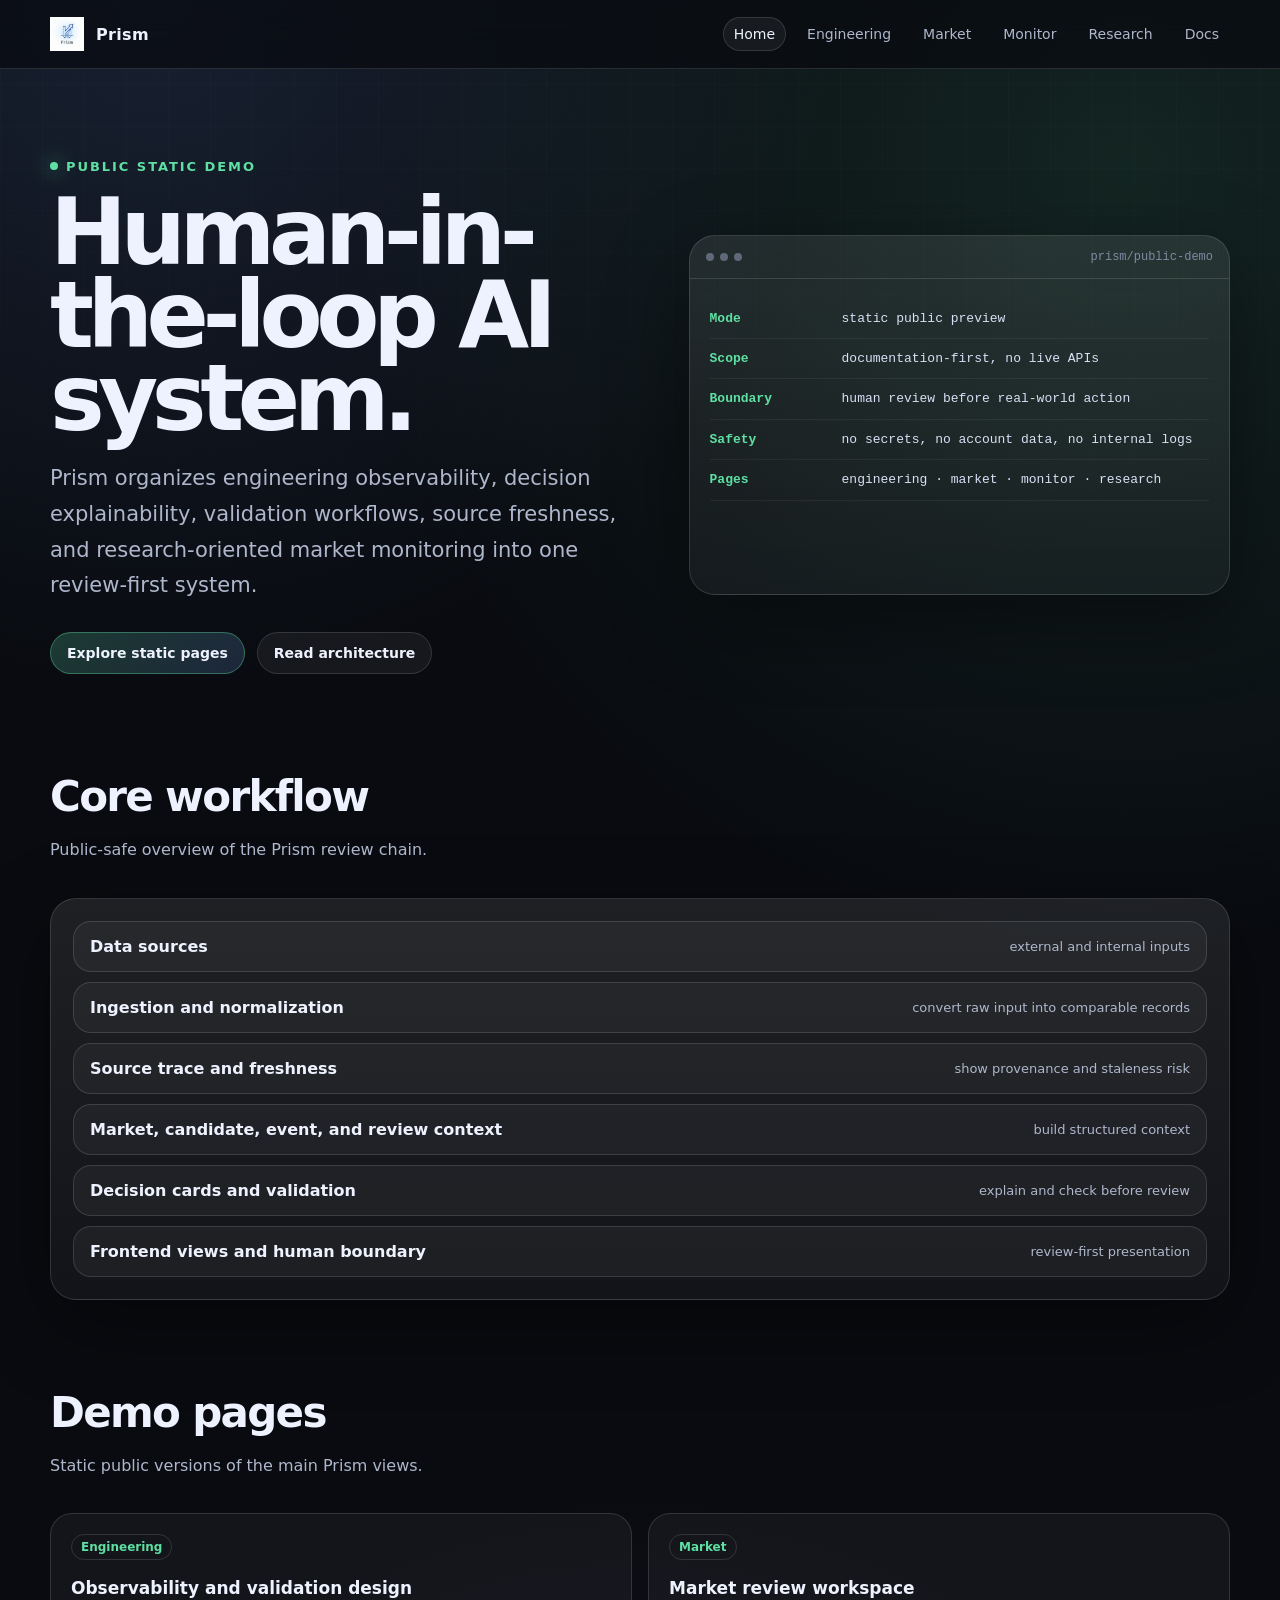
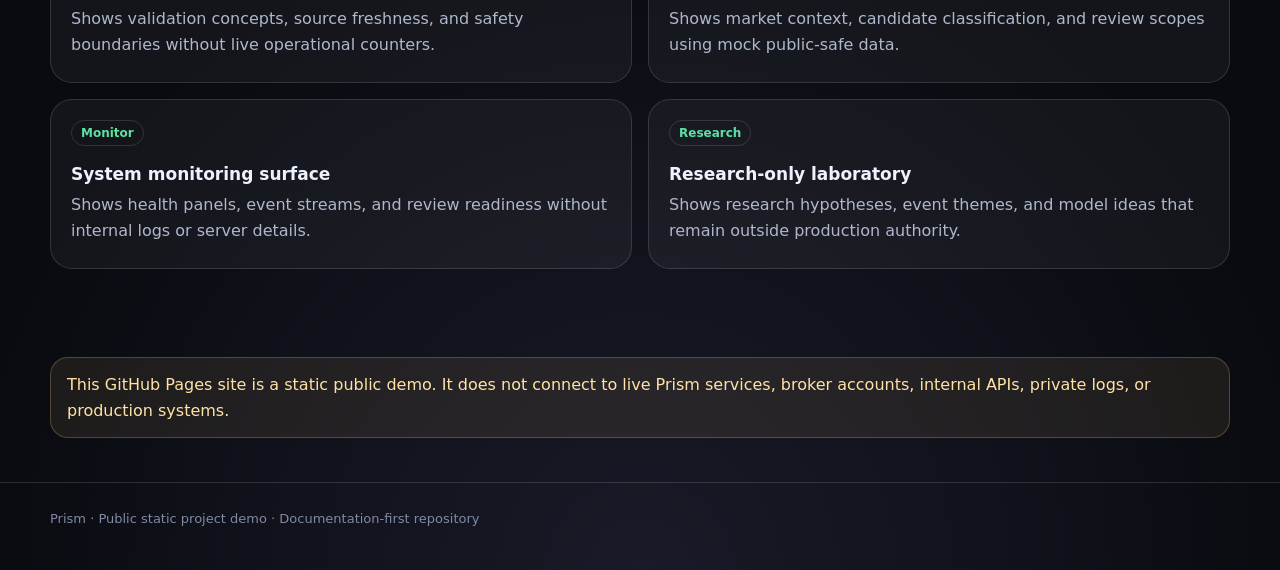
==== docs/site/index.html @ 3e902b7e "Move GitHub Pages demo home into docs/site" ====
<!doctype html>
<html lang="en">
<head>
  <meta charset="utf-8" />
  <meta name="viewport" content="width=device-width, initial-scale=1" />
  <title>Prism · Human-in-the-loop AI System</title>
  <meta name="description" content="Prism public demo: engineering observability, decision explainability, validation workflows, and research-oriented market monitoring." />
  <link rel="stylesheet" href="assets/prism-pages.css" />
</head>
<body>
  <nav class="nav">
    <div class="wrap nav-inner">
      <a class="brand" href="index.html"><img src="../../Logo/prism-logo-light.png" alt="Prism" />Prism</a>
      <div class="links">
        <a class="active" href="index.html">Home</a>
        <a href="engineering.html">Engineering</a>
        <a href="market.html">Market</a>
        <a href="monitor.html">Monitor</a>
        <a href="research.html">Research</a>
        <a href="../../README.md">Docs</a>
      </div>
    </div>
  </nav>

  <main>
    <section class="hero">
      <div class="wrap hero-grid">
        <div>
          <div class="kicker">Public static demo</div>
          <h1>Human-in-the-loop AI system.</h1>
          <p class="lead">Prism organizes engineering observability, decision explainability, validation workflows, source freshness, and research-oriented market monitoring into one review-first system.</p>
          <div class="actions">
            <a class="btn primary" href="engineering.html">Explore static pages</a>
            <a class="btn" href="../architecture.md">Read architecture</a>
          </div>
        </div>
        <div class="card terminal">
          <div class="terminal-head"><div class="dots"><span></span><span></span><span></span></div><span>prism/public-demo</span></div>
          <div class="terminal-body">
            <div class="line"><b>Mode</b><span>static public preview</span></div>
            <div class="line"><b>Scope</b><span>documentation-first, no live APIs</span></div>
            <div class="line"><b>Boundary</b><span>human review before real-world action</span></div>
            <div class="line"><b>Safety</b><span>no secrets, no account data, no internal logs</span></div>
            <div class="line"><b>Pages</b><span>engineering · market · monitor · research</span></div>
          </div>
        </div>
      </div>
    </section>

    <section class="section">
      <div class="wrap">
        <div class="section-head">
          <div><h2>Core workflow</h2><p>Public-safe overview of the Prism review chain.</p></div>
        </div>
        <div class="flow card pad">
          <div class="step"><strong>Data sources</strong><span>external and internal inputs</span></div>
          <div class="step"><strong>Ingestion and normalization</strong><span>convert raw input into comparable records</span></div>
          <div class="step"><strong>Source trace and freshness</strong><span>show provenance and staleness risk</span></div>
          <div class="step"><strong>Market, candidate, event, and review context</strong><span>build structured context</span></div>
          <div class="step"><strong>Decision cards and validation</strong><span>explain and check before review</span></div>
          <div class="step"><strong>Frontend views and human boundary</strong><span>review-first presentation</span></div>
        </div>
      </div>
    </section>

    <section class="section">
      <div class="wrap">
        <div class="section-head"><div><h2>Demo pages</h2><p>Static public versions of the main Prism views.</p></div></div>
        <div class="grid-2">
          <a class="module" href="engineering.html"><span class="tag">Engineering</span><h3>Observability and validation design</h3><p>Shows validation concepts, source freshness, and safety boundaries without live operational counters.</p></a>
          <a class="module" href="market.html"><span class="tag">Market</span><h3>Market review workspace</h3><p>Shows market context, candidate classification, and review scopes using mock public-safe data.</p></a>
          <a class="module" href="monitor.html"><span class="tag">Monitor</span><h3>System monitoring surface</h3><p>Shows health panels, event streams, and review readiness without internal logs or server details.</p></a>
          <a class="module" href="research.html"><span class="tag">Research</span><h3>Research-only laboratory</h3><p>Shows research hypotheses, event themes, and model ideas that remain outside production authority.</p></a>
        </div>
      </div>
    </section>

    <section class="section"><div class="wrap"><div class="notice">This GitHub Pages site is a static public demo. It does not connect to live Prism services, broker accounts, internal APIs, private logs, or production systems.</div></div></section>
  </main>

  <footer class="footer"><div class="wrap">Prism · Public static project demo · Documentation-first repository</div></footer>
</body>
</html>
---- docs/site/assets/prism-pages.css ----
:root{--bg:#090b10;--panel:rgba(255,255,255,.055);--panel2:rgba(255,255,255,.085);--line:rgba(255,255,255,.13);--text:#eef2ff;--muted:#aeb7cc;--soft:#7f8aa3;--green:#5ee0a3;--blue:#74a7ff;--purple:#b39cff;--amber:#ffd27a;--shadow:0 24px 80px rgba(0,0,0,.42);color-scheme:dark}*{box-sizing:border-box}html{scroll-behavior:smooth}body{margin:0;font-family:Inter,ui-sans-serif,system-ui,-apple-system,BlinkMacSystemFont,"Segoe UI",sans-serif;color:var(--text);background:radial-gradient(circle at 12% 0%,rgba(116,167,255,.14),transparent 28%),radial-gradient(circle at 88% 8%,rgba(94,224,163,.12),transparent 34%),radial-gradient(circle at 50% 100%,rgba(179,156,255,.10),transparent 30%),var(--bg);min-height:100vh}body:before{content:"";position:fixed;inset:0;pointer-events:none;background-image:linear-gradient(rgba(255,255,255,.025) 1px,transparent 1px),linear-gradient(90deg,rgba(255,255,255,.025) 1px,transparent 1px);background-size:42px 42px;mask-image:linear-gradient(to bottom,rgba(0,0,0,.75),transparent 82%)}a{color:inherit;text-decoration:none}.wrap{width:min(1180px,calc(100% - 36px));margin:0 auto}.nav{position:sticky;top:0;z-index:20;backdrop-filter:blur(18px);background:rgba(9,11,16,.72);border-bottom:1px solid var(--line)}.nav-inner{display:flex;align-items:center;justify-content:space-between;min-height:68px;gap:18px}.brand{display:flex;align-items:center;gap:12px;font-weight:760;letter-spacing:.02em}.brand img{width:34px;height:34px;object-fit:contain}.links{display:flex;flex-wrap:wrap;justify-content:flex-end;gap:10px;color:var(--muted);font-size:14px}.links a{padding:8px 10px;border:1px solid transparent;border-radius:999px}.links a:hover,.links a.active{border-color:var(--line);background:var(--panel);color:var(--text)}.hero{padding:86px 0 54px}.hero-grid{display:grid;grid-template-columns:minmax(0,1.06fr) minmax(320px,.94fr);gap:28px;align-items:center}.kicker{display:inline-flex;gap:8px;align-items:center;color:var(--green);font-size:13px;text-transform:uppercase;letter-spacing:.15em;font-weight:720}.kicker:before{content:"";width:8px;height:8px;border-radius:50%;background:var(--green);box-shadow:0 0 20px rgba(94,224,163,.9)}h1{font-size:clamp(44px,8vw,92px);line-height:.9;margin:18px 0;letter-spacing:-.07em}h2{font-size:clamp(26px,4vw,42px);margin:0 0 12px;letter-spacing:-.04em}h3{margin:0 0 8px;font-size:17px}.lead{max-width:760px;color:var(--muted);font-size:clamp(17px,2vw,21px);line-height:1.7}.actions{display:flex;flex-wrap:wrap;gap:12px;margin-top:28px}.btn{display:inline-flex;align-items:center;border-radius:999px;border:1px solid var(--line);padding:12px 16px;background:var(--panel);font-weight:650;font-size:14px}.btn.primary{background:linear-gradient(135deg,rgba(94,224,163,.22),rgba(116,167,255,.18));border-color:rgba(94,224,163,.38)}.card{border:1px solid var(--line);background:linear-gradient(180deg,var(--panel2),rgba(255,255,255,.04));border-radius:26px;box-shadow:var(--shadow);overflow:hidden}.card.pad{padding:22px}.terminal{min-height:360px}.terminal-head{display:flex;align-items:center;justify-content:space-between;padding:14px 16px;border-bottom:1px solid var(--line);color:var(--soft);font:12px ui-monospace,SFMono-Regular,Menlo,monospace}.dots{display:flex;gap:6px}.dots span{width:8px;height:8px;border-radius:50%;background:var(--soft);opacity:.65}.terminal-body{padding:20px;font:13px/1.8 ui-monospace,SFMono-Regular,Menlo,monospace;color:#d8e0f5}.line{display:flex;gap:12px;border-bottom:1px solid rgba(255,255,255,.055);padding:8px 0}.line b{color:var(--green);min-width:120px}.section{padding:44px 0}.section-head{display:flex;align-items:end;justify-content:space-between;gap:18px;margin-bottom:18px}.section-head p,.muted{color:var(--muted);line-height:1.65}.grid-3{display:grid;grid-template-columns:repeat(3,minmax(0,1fr));gap:16px}.grid-2{display:grid;grid-template-columns:repeat(2,minmax(0,1fr));gap:16px}.module{min-height:170px;padding:20px;border-radius:22px;border:1px solid var(--line);background:rgba(255,255,255,.045)}.module .tag{display:inline-flex;margin-bottom:18px;padding:5px 9px;border-radius:999px;border:1px solid var(--line);color:var(--green);font-size:12px;font-weight:700}.module p{color:var(--muted);line-height:1.65;margin:0}.flow{display:grid;gap:10px}.step{display:flex;align-items:center;justify-content:space-between;gap:12px;padding:15px 16px;border:1px solid var(--line);border-radius:18px;background:rgba(255,255,255,.045)}.step span{color:var(--muted);font-size:13px}.panel-list{display:grid;gap:12px}.panel-row{display:grid;grid-template-columns:150px 1fr auto;gap:14px;align-items:center;padding:14px;border-radius:18px;border:1px solid var(--line);background:rgba(255,255,255,.045)}.pill{display:inline-flex;padding:5px 9px;border:1px solid var(--line);border-radius:999px;font-size:12px;color:var(--muted)}.status-ok{color:var(--green)}.status-warn{color:var(--amber)}.status-info{color:var(--blue)}.footer{border-top:1px solid var(--line);padding:28px 0 44px;color:var(--soft);font-size:13px}.notice{border:1px solid rgba(255,210,122,.24);background:rgba(255,210,122,.08);color:#ffe2a6;border-radius:18px;padding:14px 16px;line-height:1.6}@media(max-width:860px){.hero{padding-top:52px}.hero-grid,.grid-2,.grid-3{grid-template-columns:1fr}.section-head{display:block}.panel-row{grid-template-columns:1fr}.links{gap:2px;font-size:13px}.nav-inner{align-items:flex-start;flex-direction:column;padding:14px 0}}
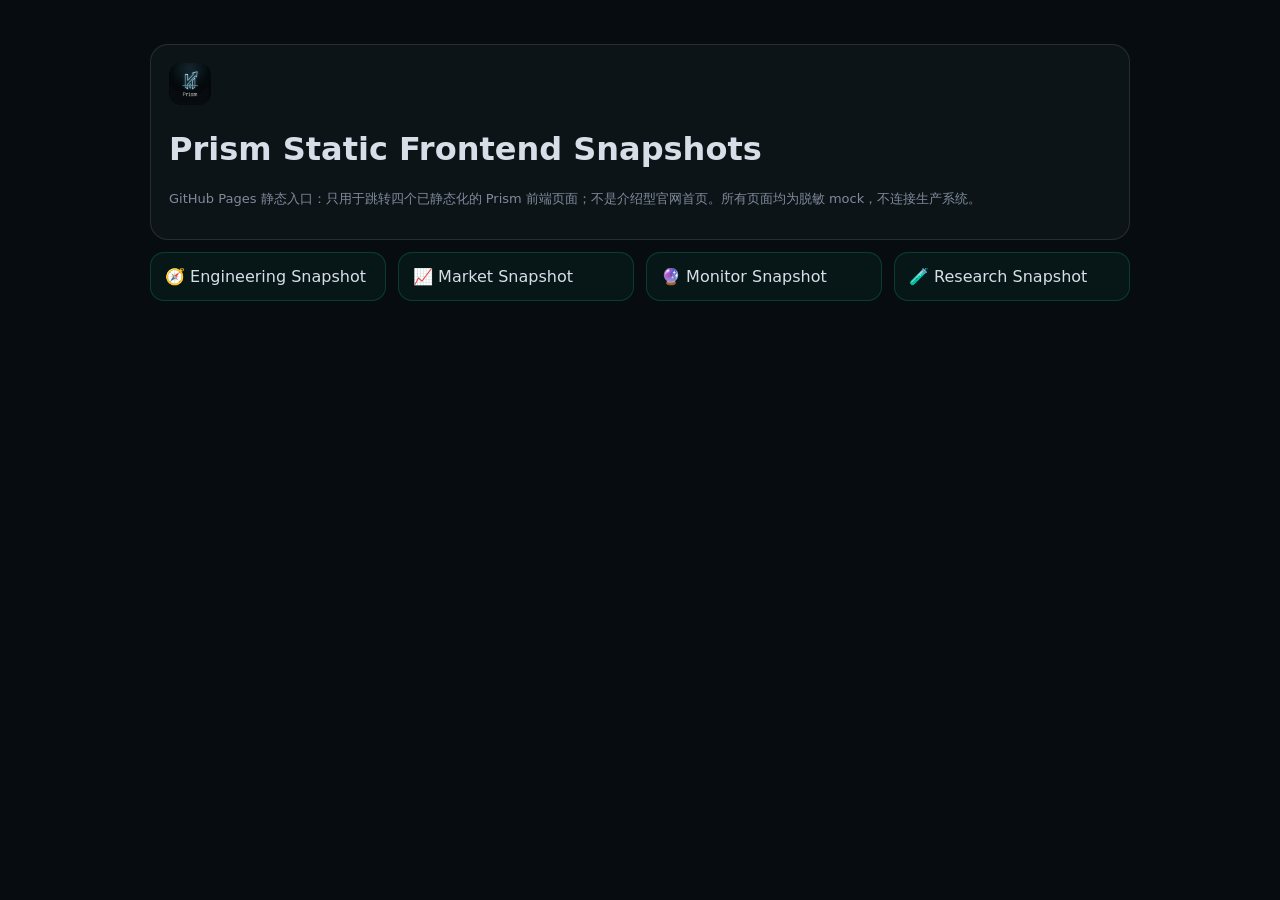
==== commit 3d0cb81c: "Organize docs and replace Pages demo with frontend snapshots" ====
--- a/docs/site/index.html
+++ b/docs/site/index.html
@@ -1,83 +1 @@
-<!doctype html>
-<html lang="en">
-<head>
-  <meta charset="utf-8" />
-  <meta name="viewport" content="width=device-width, initial-scale=1" />
-  <title>Prism · Human-in-the-loop AI System</title>
-  <meta name="description" content="Prism public demo: engineering observability, decision explainability, validation workflows, and research-oriented market monitoring." />
-  <link rel="stylesheet" href="assets/prism-pages.css" />
-</head>
-<body>
-  <nav class="nav">
-    <div class="wrap nav-inner">
-      <a class="brand" href="index.html"><img src="../../Logo/prism-logo-light.png" alt="Prism" />Prism</a>
-      <div class="links">
-        <a class="active" href="index.html">Home</a>
-        <a href="engineering.html">Engineering</a>
-        <a href="market.html">Market</a>
-        <a href="monitor.html">Monitor</a>
-        <a href="research.html">Research</a>
-        <a href="../../README.md">Docs</a>
-      </div>
-    </div>
-  </nav>
-
-  <main>
-    <section class="hero">
-      <div class="wrap hero-grid">
-        <div>
-          <div class="kicker">Public static demo</div>
-          <h1>Human-in-the-loop AI system.</h1>
-          <p class="lead">Prism organizes engineering observability, decision explainability, validation workflows, source freshness, and research-oriented market monitoring into one review-first system.</p>
-          <div class="actions">
-            <a class="btn primary" href="engineering.html">Explore static pages</a>
-            <a class="btn" href="../architecture.md">Read architecture</a>
-          </div>
-        </div>
-        <div class="card terminal">
-          <div class="terminal-head"><div class="dots"><span></span><span></span><span></span></div><span>prism/public-demo</span></div>
-          <div class="terminal-body">
-            <div class="line"><b>Mode</b><span>static public preview</span></div>
-            <div class="line"><b>Scope</b><span>documentation-first, no live APIs</span></div>
-            <div class="line"><b>Boundary</b><span>human review before real-world action</span></div>
-            <div class="line"><b>Safety</b><span>no secrets, no account data, no internal logs</span></div>
-            <div class="line"><b>Pages</b><span>engineering · market · monitor · research</span></div>
-          </div>
-        </div>
-      </div>
-    </section>
-
-    <section class="section">
-      <div class="wrap">
-        <div class="section-head">
-          <div><h2>Core workflow</h2><p>Public-safe overview of the Prism review chain.</p></div>
-        </div>
-        <div class="flow card pad">
-          <div class="step"><strong>Data sources</strong><span>external and internal inputs</span></div>
-          <div class="step"><strong>Ingestion and normalization</strong><span>convert raw input into comparable records</span></div>
-          <div class="step"><strong>Source trace and freshness</strong><span>show provenance and staleness risk</span></div>
-          <div class="step"><strong>Market, candidate, event, and review context</strong><span>build structured context</span></div>
-          <div class="step"><strong>Decision cards and validation</strong><span>explain and check before review</span></div>
-          <div class="step"><strong>Frontend views and human boundary</strong><span>review-first presentation</span></div>
-        </div>
-      </div>
-    </section>
-
-    <section class="section">
-      <div class="wrap">
-        <div class="section-head"><div><h2>Demo pages</h2><p>Static public versions of the main Prism views.</p></div></div>
-        <div class="grid-2">
-          <a class="module" href="engineering.html"><span class="tag">Engineering</span><h3>Observability and validation design</h3><p>Shows validation concepts, source freshness, and safety boundaries without live operational counters.</p></a>
-          <a class="module" href="market.html"><span class="tag">Market</span><h3>Market review workspace</h3><p>Shows market context, candidate classification, and review scopes using mock public-safe data.</p></a>
-          <a class="module" href="monitor.html"><span class="tag">Monitor</span><h3>System monitoring surface</h3><p>Shows health panels, event streams, and review readiness without internal logs or server details.</p></a>
-          <a class="module" href="research.html"><span class="tag">Research</span><h3>Research-only laboratory</h3><p>Shows research hypotheses, event themes, and model ideas that remain outside production authority.</p></a>
-        </div>
-      </div>
-    </section>
-
-    <section class="section"><div class="wrap"><div class="notice">This GitHub Pages site is a static public demo. It does not connect to live Prism services, broker accounts, internal APIs, private logs, or production systems.</div></div></section>
-  </main>
-
-  <footer class="footer"><div class="wrap">Prism · Public static project demo · Documentation-first repository</div></footer>
-</body>
-</html>
+<!doctype html><html lang="zh-CN"><head><meta charset="utf-8"><meta name="viewport" content="width=device-width,initial-scale=1"><title>Prism Static Demo Index</title><link rel="stylesheet" href="assets/css/static-snapshot.css"><style>body{margin:0;background:#070c10;color:#d7dee8;font-family:Inter,system-ui,sans-serif}.idx{width:min(980px,100%);margin:0 auto;padding:32px 16px}.card{border:1px solid rgba(148,163,184,.18);background:rgba(15,23,28,.82);border-radius:18px;padding:18px;margin:12px 0}.nav{display:grid;grid-template-columns:repeat(auto-fit,minmax(190px,1fr));gap:12px}.nav a{display:block;text-decoration:none;color:#d7dee8;border:1px solid rgba(16,185,129,.25);background:rgba(16,185,129,.06);border-radius:14px;padding:14px}.muted{color:#7f8b9b;font-size:13px}</style></head><body><main class="idx"><div class="card"><img src="assets/images/prism-logo-light.png" alt="Prism" style="width:42px;height:42px;border-radius:12px"><h1>Prism Static Frontend Snapshots</h1><p class="muted">GitHub Pages 静态入口：只用于跳转四个已静态化的 Prism 前端页面；不是介绍型官网首页。所有页面均为脱敏 mock，不连接生产系统。</p></div><div class="nav"><a href="engineering.html">🧭 Engineering Snapshot</a><a href="market.html">📈 Market Snapshot</a><a href="monitor.html">🔮 Monitor Snapshot</a><a href="research.html">🧪 Research Snapshot</a></div></main></body></html>
--- a/docs/site/assets/css/static-snapshot.css
+++ b/docs/site/assets/css/static-snapshot.css
@@ -0,0 +1,2 @@
+
+.static-demo-badge{border-color:rgba(245,158,11,.45)!important;color:#fde68a!important;background:rgba(245,158,11,.08)!important}.static-demo-note{margin:12px 0;padding:10px 12px;border:1px solid rgba(245,158,11,.28);border-radius:12px;background:rgba(245,158,11,.06);color:#fde68a;font-size:12px;line-height:1.6}.mock-mask{filter:none!important}.mock-disabled{pointer-events:none;opacity:.72}html,body{max-width:100%;overflow-x:hidden}img{max-width:100%}.table-wrap,.candidate-scroll,.research-scroll,.pnl-rank-scroll{max-width:100%;overflow:auto}@media(max-width:900px){.top-bar,.top-inner,.top .inner{flex-direction:column!important;align-items:flex-start!important}.prism-nav,.nav,.page-nav{width:100%;overflow-x:auto;justify-content:flex-start!important}.grid,.hero,.main-grid,.dash-grid,.monitor-grid,.two-col,.g2,.g3,.g4{grid-template-columns:1fr!important}.card{max-width:100%!important}.shell,.wrap,.container,main{width:100%!important;max-width:100%!important;padding-left:12px!important;padding-right:12px!important}}@media(max-width:560px){table{min-width:640px}.metric .v,.value{font-size:18px!important}.top-bar h1{font-size:16px!important}}
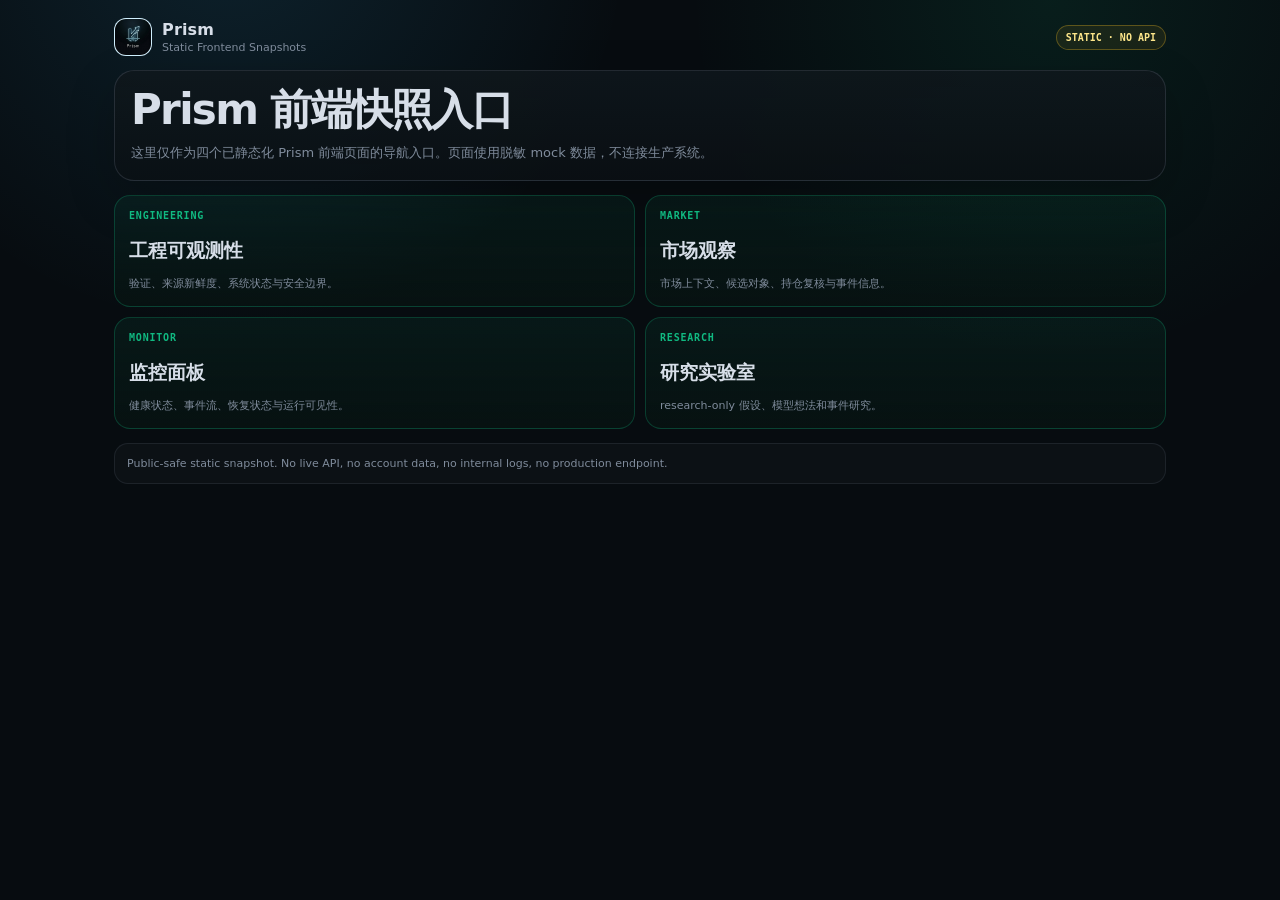
==== commit c43e5cf3: "Refine GitHub Pages snapshot index for mobile" ====
--- a/docs/site/index.html
+++ b/docs/site/index.html
@@ -1 +1,56 @@
-<!doctype html><html lang="zh-CN"><head><meta charset="utf-8"><meta name="viewport" content="width=device-width,initial-scale=1"><title>Prism Static Demo Index</title><link rel="stylesheet" href="assets/css/static-snapshot.css"><style>body{margin:0;background:#070c10;color:#d7dee8;font-family:Inter,system-ui,sans-serif}.idx{width:min(980px,100%);margin:0 auto;padding:32px 16px}.card{border:1px solid rgba(148,163,184,.18);background:rgba(15,23,28,.82);border-radius:18px;padding:18px;margin:12px 0}.nav{display:grid;grid-template-columns:repeat(auto-fit,minmax(190px,1fr));gap:12px}.nav a{display:block;text-decoration:none;color:#d7dee8;border:1px solid rgba(16,185,129,.25);background:rgba(16,185,129,.06);border-radius:14px;padding:14px}.muted{color:#7f8b9b;font-size:13px}</style></head><body><main class="idx"><div class="card"><img src="assets/images/prism-logo-light.png" alt="Prism" style="width:42px;height:42px;border-radius:12px"><h1>Prism Static Frontend Snapshots</h1><p class="muted">GitHub Pages 静态入口：只用于跳转四个已静态化的 Prism 前端页面；不是介绍型官网首页。所有页面均为脱敏 mock，不连接生产系统。</p></div><div class="nav"><a href="engineering.html">🧭 Engineering Snapshot</a><a href="market.html">📈 Market Snapshot</a><a href="monitor.html">🔮 Monitor Snapshot</a><a href="research.html">🧪 Research Snapshot</a></div></main></body></html>+<!doctype html>
+<html lang="zh-CN">
+<head>
+  <meta charset="utf-8">
+  <meta name="viewport" content="width=device-width,initial-scale=1,viewport-fit=cover">
+  <title>Prism · Static Frontend Snapshots</title>
+  <link rel="stylesheet" href="assets/css/static-snapshot.css">
+  <style>
+    :root{--bg:#070c10;--panel:#0f171c;--panel2:#111b22;--line:rgba(148,163,184,.18);--line2:rgba(16,185,129,.26);--text:#d7dee8;--muted:#7f8b9b;--green:#10b981;--cyan:#38bdf8;--amber:#fbbf24}*{box-sizing:border-box}body{margin:0;min-height:100vh;background:radial-gradient(circle at 18% -8%,rgba(56,189,248,.12),transparent 28%),radial-gradient(circle at 82% 0,rgba(16,185,129,.10),transparent 26%),var(--bg);color:var(--text);font-family:Inter,-apple-system,BlinkMacSystemFont,"Segoe UI",system-ui,sans-serif}.shell{width:min(1080px,100%);margin:0 auto;padding:18px 14px 34px}.top{display:flex;align-items:center;justify-content:space-between;gap:12px;margin-bottom:14px}.brand{display:flex;align-items:center;gap:10px}.brand img{width:38px;height:38px;border-radius:12px;border:1px solid rgba(56,189,248,.24);background:#fff}.brand-title{font-size:16px;font-weight:760;letter-spacing:.01em}.brand-sub{font-size:11px;color:var(--muted);margin-top:2px}.badge{font:700 10px ui-monospace,SFMono-Regular,Menlo,monospace;color:#fde68a;border:1px solid rgba(251,191,36,.30);background:rgba(251,191,36,.075);border-radius:999px;padding:6px 9px;white-space:nowrap}.hero{border:1px solid var(--line);background:linear-gradient(180deg,rgba(15,23,28,.88),rgba(10,16,20,.84));border-radius:20px;padding:16px;margin-bottom:14px;box-shadow:0 18px 48px rgba(0,0,0,.22)}h1{margin:0;font-size:clamp(23px,7vw,42px);line-height:1.08;letter-spacing:-.04em}.lead{margin:10px 0 0;color:var(--muted);font-size:13px;line-height:1.65;max-width:760px}.grid{display:grid;grid-template-columns:repeat(2,minmax(0,1fr));gap:10px}.tile{display:flex;flex-direction:column;justify-content:space-between;min-height:112px;text-decoration:none;color:var(--text);border:1px solid var(--line2);background:linear-gradient(180deg,rgba(16,185,129,.075),rgba(7,20,18,.72));border-radius:16px;padding:14px}.tile:hover{border-color:rgba(56,189,248,.38);background:linear-gradient(180deg,rgba(56,189,248,.075),rgba(7,20,18,.72))}.tile-k{font:700 10px ui-monospace,SFMono-Regular,Menlo,monospace;color:var(--green);letter-spacing:.08em;text-transform:uppercase}.tile-title{font-size:19px;font-weight:720;line-height:1.2;margin-top:12px}.tile-desc{color:var(--muted);font-size:11px;line-height:1.45;margin-top:8px}.foot{margin-top:14px;color:var(--muted);font-size:11px;line-height:1.55;border:1px solid rgba(148,163,184,.12);border-radius:14px;padding:11px 12px;background:rgba(255,255,255,.025)}@media(max-width:560px){.shell{padding:14px 12px 28px}.top{align-items:flex-start}.badge{font-size:9px;padding:5px 7px}.hero{padding:14px;border-radius:18px}.grid{grid-template-columns:1fr;gap:9px}.tile{min-height:94px;padding:12px}.tile-title{font-size:18px}.lead{font-size:12.5px}}
+  </style>
+</head>
+<body>
+  <main class="shell">
+    <header class="top">
+      <div class="brand">
+        <img src="assets/images/prism-logo-light.png" alt="Prism">
+        <div>
+          <div class="brand-title">Prism</div>
+          <div class="brand-sub">Static Frontend Snapshots</div>
+        </div>
+      </div>
+      <div class="badge">STATIC · NO API</div>
+    </header>
+
+    <section class="hero">
+      <h1>Prism 前端快照入口</h1>
+      <p class="lead">这里仅作为四个已静态化 Prism 前端页面的导航入口。页面使用脱敏 mock 数据，不连接生产系统。</p>
+    </section>
+
+    <nav class="grid" aria-label="Prism static snapshot navigation">
+      <a class="tile" href="engineering.html">
+        <div class="tile-k">Engineering</div>
+        <div class="tile-title">工程可观测性</div>
+        <div class="tile-desc">验证、来源新鲜度、系统状态与安全边界。</div>
+      </a>
+      <a class="tile" href="market.html">
+        <div class="tile-k">Market</div>
+        <div class="tile-title">市场观察</div>
+        <div class="tile-desc">市场上下文、候选对象、持仓复核与事件信息。</div>
+      </a>
+      <a class="tile" href="monitor.html">
+        <div class="tile-k">Monitor</div>
+        <div class="tile-title">监控面板</div>
+        <div class="tile-desc">健康状态、事件流、恢复状态与运行可见性。</div>
+      </a>
+      <a class="tile" href="research.html">
+        <div class="tile-k">Research</div>
+        <div class="tile-title">研究实验室</div>
+        <div class="tile-desc">research-only 假设、模型想法和事件研究。</div>
+      </a>
+    </nav>
+
+    <div class="foot">Public-safe static snapshot. No live API, no account data, no internal logs, no production endpoint.</div>
+  </main>
+</body>
+</html>
